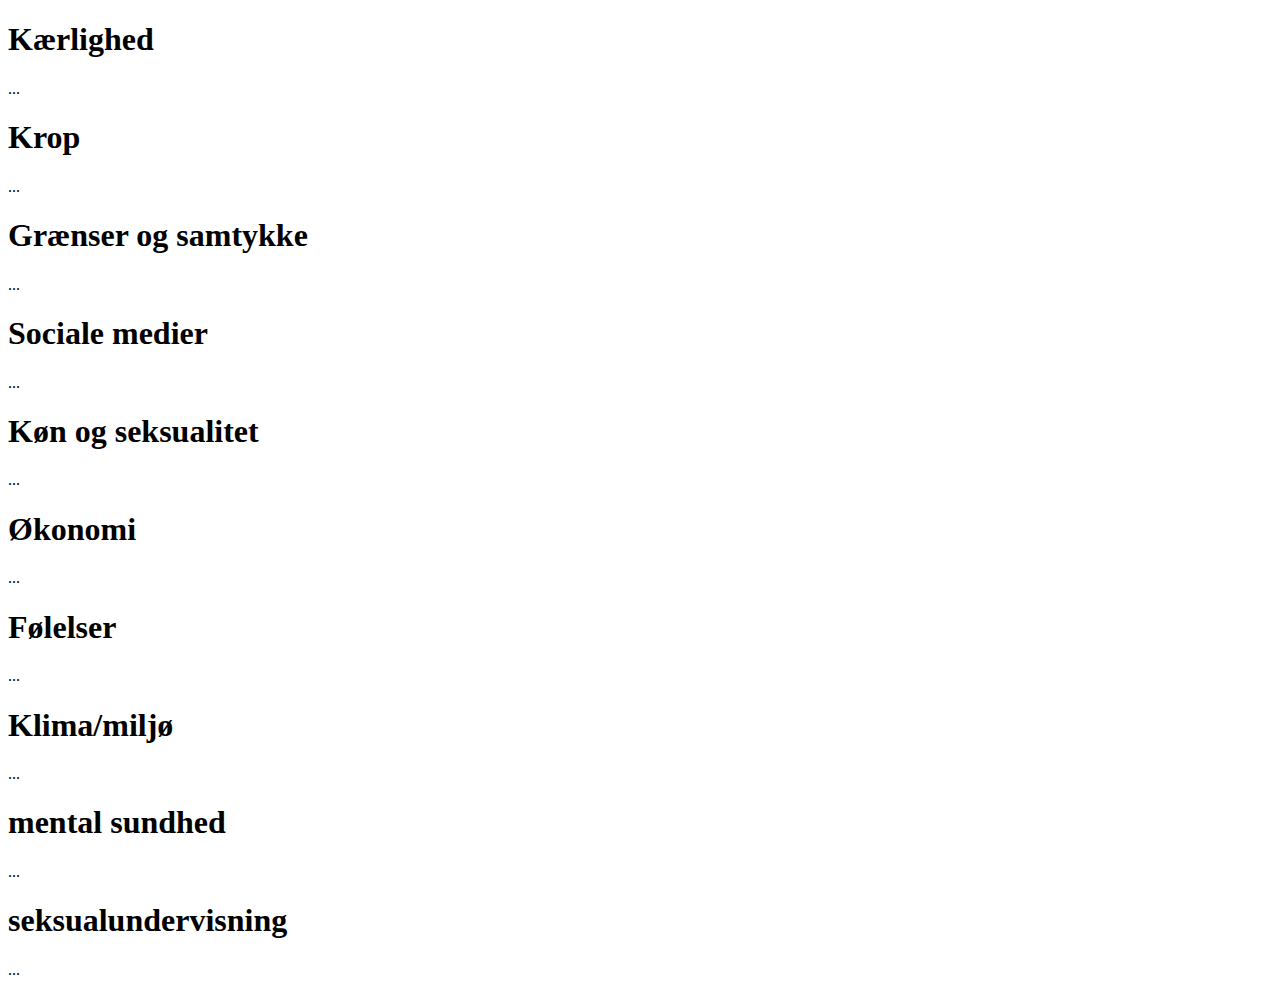
==== emner.html @ 5c5785e5 "first emner html" ====
<!DOCTYPE html>
<!--her definers sproget-->
<html lang="da">
    
<head>
<!--her forbindes Html med css-->
    <link rel="stylesheet" href="emne.css">
<!--titlen på websiden som vises på fanebladdet-->
    <title>...</title>
    <meta charset="UTF-8">
    <meta name="viewport" content="width=device-width, initial-scale=1.0">
</head>

<body>
    <nav>

    </nav>

<!--
<section>
    <div class="container">
        <div class="box"></div>
        <div class="box"></div>
    </div>

</section>
-->

    <section>

        <section class="flex-container">
            <div class="blue1">
                <h1>Kærlighed</h1>
                <p>...</p>
            </div>
            
            <div class="grøn2">
                <h1>Krop</h1>
                <p>...</p>
            </div>
            
            <div class="gul3">
                <h1>Grænser og samtykke</h1>
                <p>...</p>
            </div> 
            
            <div class="rød4">
                <h1>Sociale medier</h1>
                <p>...</p>
            </div>
            
            <div class="grøn5">
                <h1>Køn og seksualitet</h1>
                <p>...</p>
            </div>
            
            <div class="gul6">
                <h1>Økonomi</h1>
                <p>...</p>
            </div> 
            
            <div class="rød7">
                <h1>Følelser</h1>
                <p>...</p>
            </div>
            
            <div class="blue8">
                <h1>Klima/miljø</h1>
                <p>...</p>
            </div>
            
            <div class="gul9">
                <h1>mental sundhed</h1>
                <p>...</p>
            </div> 
            
            <div class="grøn10">
                <h1>seksualundervisning </h1>
                <p>...</p>
            </div>
        </section>
    
    </section>

</body>
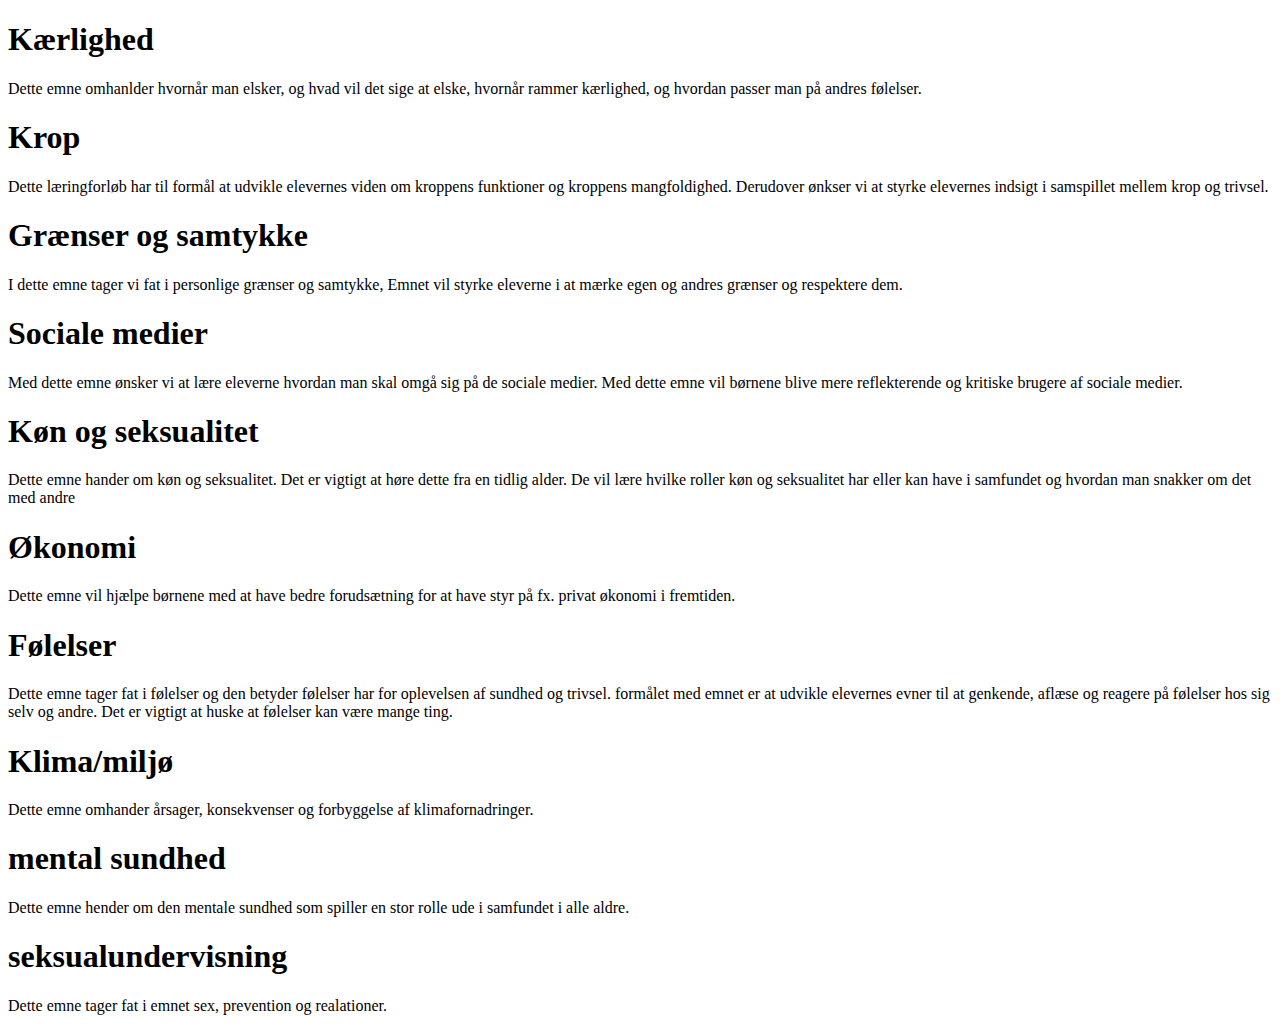
==== commit 64ed9812: "html og css og billeder" ====
--- a/emner.html
+++ b/emner.html
@@ -31,52 +31,52 @@
         <section class="flex-container">
             <div class="blue1">
                 <h1>Kærlighed</h1>
-                <p>...</p>
+                <p>Dette emne omhanlder hvornår man elsker, og hvad vil det sige at elske, hvornår rammer kærlighed, og hvordan passer man på andres følelser.</p>
             </div>
             
             <div class="grøn2">
                 <h1>Krop</h1>
-                <p>...</p>
+                <p>Dette læringforløb har til formål at udvikle elevernes viden om kroppens funktioner og kroppens mangfoldighed. Derudover ønkser vi at styrke elevernes indsigt i samspillet mellem krop og trivsel.</p>
             </div>
             
             <div class="gul3">
                 <h1>Grænser og samtykke</h1>
-                <p>...</p>
+                <p>I dette emne tager vi fat i personlige grænser og samtykke, Emnet vil styrke eleverne i at mærke egen og andres grænser og respektere dem. </p>
             </div> 
             
             <div class="rød4">
                 <h1>Sociale medier</h1>
-                <p>...</p>
+                <p>Med dette emne ønsker vi at lære eleverne hvordan man skal omgå sig på de sociale medier. Med dette emne vil børnene blive mere reflekterende og kritiske brugere af sociale medier. </p>
             </div>
             
             <div class="grøn5">
                 <h1>Køn og seksualitet</h1>
-                <p>...</p>
+                <p>Dette emne hander om køn og seksualitet. Det er vigtigt at høre dette fra en tidlig alder. De vil lære hvilke roller køn og seksualitet har eller kan have i samfundet og hvordan man snakker om det med andre</p>
             </div>
             
             <div class="gul6">
                 <h1>Økonomi</h1>
-                <p>...</p>
+                <p>Dette emne vil hjælpe børnene med at have bedre forudsætning for at have styr på fx. privat økonomi i fremtiden.</p>
             </div> 
             
             <div class="rød7">
                 <h1>Følelser</h1>
-                <p>...</p>
+                <p>Dette emne tager fat i følelser og den betyder følelser har for oplevelsen af sundhed og trivsel. formålet med emnet er at udvikle elevernes evner til at genkende, aflæse og reagere på følelser hos sig selv og andre. Det er vigtigt at huske at følelser kan være mange ting.</p>
             </div>
             
             <div class="blue8">
                 <h1>Klima/miljø</h1>
-                <p>...</p>
+                <p>Dette emne omhander årsager, konsekvenser og forbyggelse af klimafornadringer.</p>
             </div>
             
             <div class="gul9">
                 <h1>mental sundhed</h1>
-                <p>...</p>
+                <p>Dette emne hender om den mentale sundhed som spiller en stor rolle ude i samfundet i alle aldre.</p>
             </div> 
             
             <div class="grøn10">
                 <h1>seksualundervisning </h1>
-                <p>...</p>
+                <p>Dette emne tager fat i emnet sex, prevention og realationer. </p>
             </div>
         </section>
     
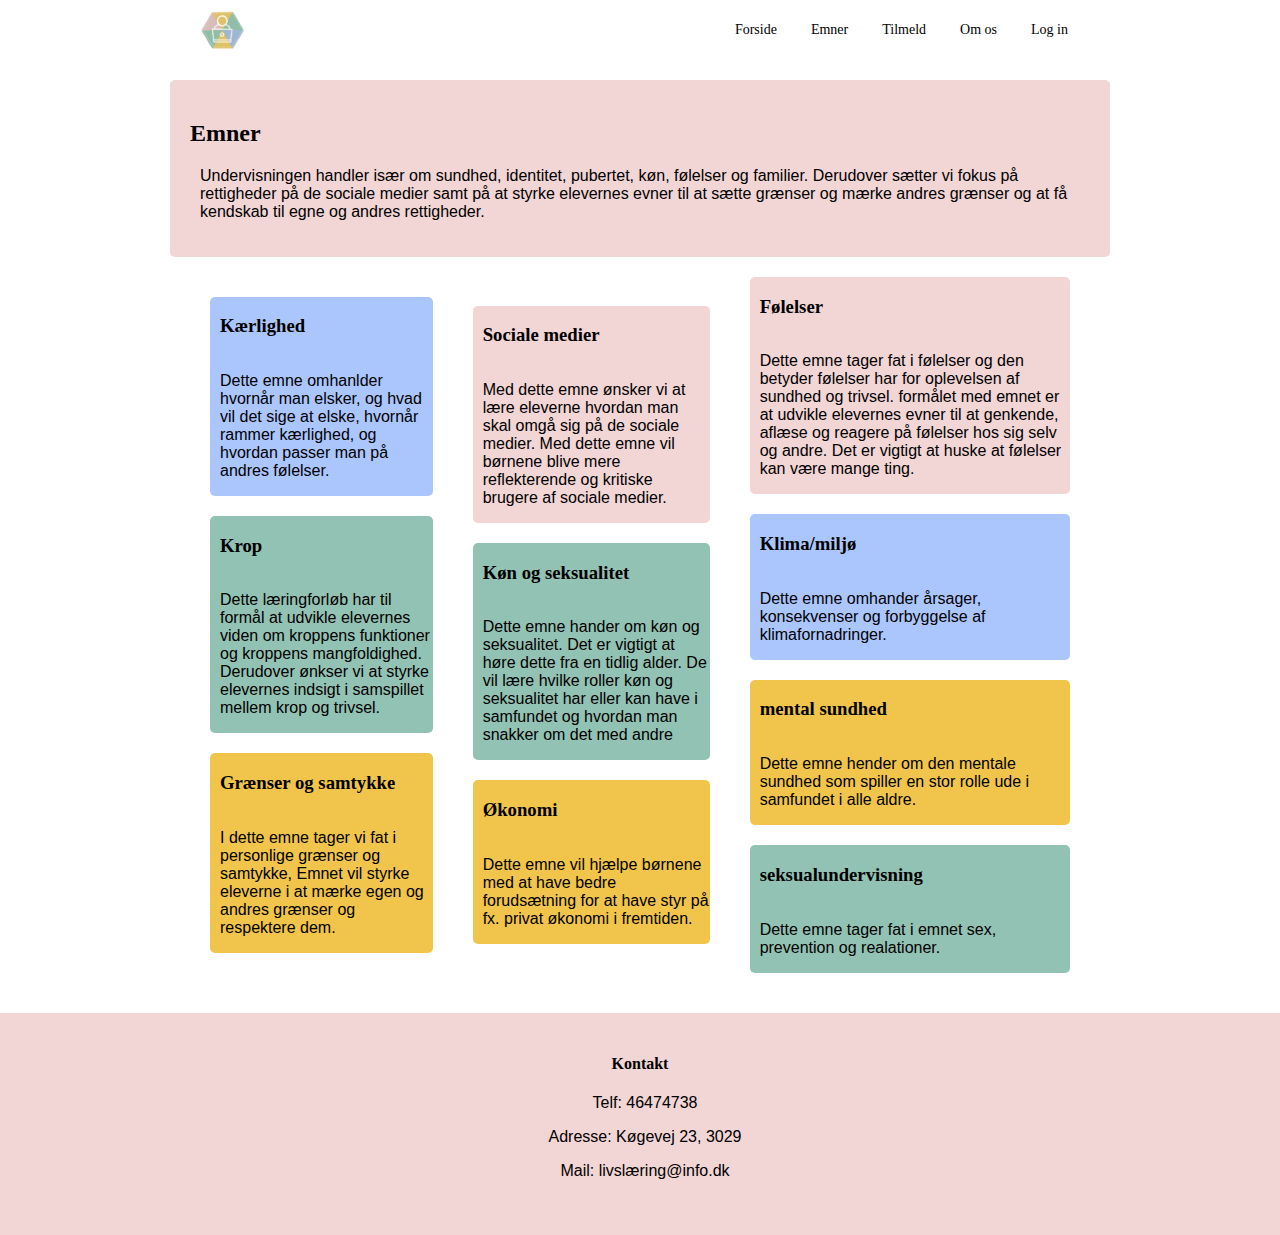
==== commit 30c352e4: "rettede emner" ====
--- a/emner.html
+++ b/emner.html
@@ -4,7 +4,7 @@
     
 <head>
 <!--her forbindes Html med css-->
-    <link rel="stylesheet" href="emne.css">
+    <link rel="stylesheet" href="emner.css">
 <!--titlen på websiden som vises på fanebladdet-->
     <title>...</title>
     <meta charset="UTF-8">
@@ -12,9 +12,34 @@
 </head>
 
 <body>
-    <nav>
-
-    </nav>
+    <header class="main-header">
+        <div class="container">
+          <div class="resizer">
+            <div class="logo-container">
+              <img src="img/logo.png" alt="logo">
+            </div>
+  
+            <nav>
+              <!--
+                På knappen herunder bruges onclick attribute til at kalde
+                en javascript funktion, hvis navn er angivet mellem "",
+                når der klikkes på knappen.
+                Kilde: https://www.w3schools.com/jsref/event_onclick.asp
+              -->
+              <button class="btn-mobile" onclick="toggleMobile()">☰</button>
+              <ul id="main-header-ul">
+                <li><a href="./index.html">Forside</a></li>
+                <li><a href="./emner.html">Emner</a></li>
+                <li><a href="./tilmeld.html">Tilmeld</a></li>
+                <li><a href="./omos.html">Om os</a></li>
+                <li><a href="./login.html">Log in</a></li>
+                <li class="mobile-li"><button onclick="toggleMobile()">Luk menu</button></li>
+              </ul>
+            </nav>
+          </div>
+        </div>
+  
+      </header>
 
 <!--
 <section>
@@ -26,60 +51,76 @@
 </section>
 -->
 
-    <section>
+<section class="flex-header">
+    <h2>Emner</h2>
+      <p>Undervisningen handler især om sundhed, identitet, pubertet, køn, følelser og familier. Derudover sætter vi fokus på rettigheder på de sociale medier samt på at styrke elevernes evner til at sætte grænser og mærke andres grænser og at få kendskab til egne og andres rettigheder. </p>
+</section>
+
+<section>
 
         <section class="flex-container">
-            <div class="blue1">
-                <h1>Kærlighed</h1>
+            <section class="flex-section">
+            <div class="box1">
+                <h3>Kærlighed</h3>
                 <p>Dette emne omhanlder hvornår man elsker, og hvad vil det sige at elske, hvornår rammer kærlighed, og hvordan passer man på andres følelser.</p>
             </div>
             
-            <div class="grøn2">
-                <h1>Krop</h1>
+            <div class="box2">
+                <h3>Krop</h3>
                 <p>Dette læringforløb har til formål at udvikle elevernes viden om kroppens funktioner og kroppens mangfoldighed. Derudover ønkser vi at styrke elevernes indsigt i samspillet mellem krop og trivsel.</p>
             </div>
             
-            <div class="gul3">
-                <h1>Grænser og samtykke</h1>
+            <div class="box3">
+                <h3>Grænser og samtykke</h3>
                 <p>I dette emne tager vi fat i personlige grænser og samtykke, Emnet vil styrke eleverne i at mærke egen og andres grænser og respektere dem. </p>
             </div> 
-            
-            <div class="rød4">
-                <h1>Sociale medier</h1>
+            </section>
+            <section class="flex-section">
+            <div class="box4">
+                <h3>Sociale medier</h3>
                 <p>Med dette emne ønsker vi at lære eleverne hvordan man skal omgå sig på de sociale medier. Med dette emne vil børnene blive mere reflekterende og kritiske brugere af sociale medier. </p>
             </div>
             
-            <div class="grøn5">
-                <h1>Køn og seksualitet</h1>
+            <div class="box5">
+                <h3>Køn og seksualitet</h3>
                 <p>Dette emne hander om køn og seksualitet. Det er vigtigt at høre dette fra en tidlig alder. De vil lære hvilke roller køn og seksualitet har eller kan have i samfundet og hvordan man snakker om det med andre</p>
             </div>
             
-            <div class="gul6">
-                <h1>Økonomi</h1>
+            <div class="box6">
+                <h3>Økonomi</h3>
                 <p>Dette emne vil hjælpe børnene med at have bedre forudsætning for at have styr på fx. privat økonomi i fremtiden.</p>
             </div> 
-            
-            <div class="rød7">
-                <h1>Følelser</h1>
+            </section>
+            <section class="flex-section">
+            <div class="box7">
+                <h3>Følelser</h3>
                 <p>Dette emne tager fat i følelser og den betyder følelser har for oplevelsen af sundhed og trivsel. formålet med emnet er at udvikle elevernes evner til at genkende, aflæse og reagere på følelser hos sig selv og andre. Det er vigtigt at huske at følelser kan være mange ting.</p>
             </div>
             
-            <div class="blue8">
-                <h1>Klima/miljø</h1>
+            <div class="box8">
+                <h3>Klima/miljø</h3>
                 <p>Dette emne omhander årsager, konsekvenser og forbyggelse af klimafornadringer.</p>
             </div>
             
-            <div class="gul9">
-                <h1>mental sundhed</h1>
+            <div class="box9">
+                <h3>mental sundhed</h3>
                 <p>Dette emne hender om den mentale sundhed som spiller en stor rolle ude i samfundet i alle aldre.</p>
             </div> 
             
-            <div class="grøn10">
-                <h1>seksualundervisning </h1>
+            <div class="box10">
+                <h3>seksualundervisning </h3>
                 <p>Dette emne tager fat i emnet sex, prevention og realationer. </p>
             </div>
+        </section>
         </section>
     
     </section>
 
+    <footer>
+        <h4>Kontakt</h4>
+        <p>Telf: 46474738</p>
+        <p>Adresse: Køgevej 23, 3029</p>
+        <p>Mail: livslæring@info.dk</p>
+    </footer>
+
 </body>--- a/emner.css
+++ b/emner.css
@@ -0,0 +1,244 @@
+:root {
+
+    /*
+    ** Variabler til baggrundsfarver
+    */
+    --header-bgg-color: #ffffff;
+    --body-bgg-color: #ffffff;
+    --footer-bgg-color: #F2D5D5;
+    --mobile-ul-bgg-color: #ffffff;
+  
+    /*
+    ** Variabler specifikt til sektioner
+    */
+    --section-bgg-color1: #F2D5D5;
+    --section-bgg-color2: #ABC6FD;
+    --section-bgg-color3: #92C2B3;
+    --section-bgg-color4: #F1C44B;
+  
+    /*
+    ** Variabler til andre farver
+    */
+    --txt-color: rgb(0, 0, 0);
+  
+    /*
+    ** Variabler til default
+    ** padding og margins
+    */
+    --default-page-padding: 20px;
+    --default-page-margin: 20px;
+  
+  }
+
+
+
+  body {
+    margin: 0;
+    background-color: var(--body-bgg-color);
+  }
+  
+  h1 {
+    text-align: center;
+  }
+
+  h3{
+      margin-left: 10px;
+  }
+  
+  
+  p {
+    font-family: 'Montserrat', sans-serif;
+    margin-left: 10px;
+  }
+
+  
+.main-header .container {
+    color: var(--txt-color);
+    padding: 10px;
+    background-color: var(--header-bgg-color);
+    height: 60px;
+  }
+  
+  .main-header .container .resizer {
+    display: flex;
+    justify-content: space-between;
+    height: 40px;
+  }
+  
+  .main-header .logo-container {
+    display: flex;
+  }
+  
+  .main-header .logo-container h1 {
+    font-family: 'Gabriela', serif;
+    font-size: 16px;
+    margin-bottom: 0;
+    margin-top: 11px;
+    margin-left: 19px;
+    width: 150px;
+  }
+  
+  .main-header nav .btn-mobile {
+    height: 100%;
+    width: 45px;
+    background: none;
+    border: none;
+    font-size: 29px;
+    cursor: pointer;
+    color: var(--txt-color);
+  }
+  
+  .main-header nav ul {
+    list-style-type: none;
+    margin: 0;
+    padding: var(--default-page-padding);
+    display: none;
+  }
+  
+  .main-header nav ul.show {
+    display: block;
+    position: fixed;
+    right: 0;
+    top: 0;
+    bottom: 0;
+    z-index: 100;
+    width: 150px;
+    background: var(--mobile-ul-bgg-color);
+  }
+  
+  .main-header nav ul.show .mobile-li button,
+  .main-header nav ul.show li a {
+    font-size: 20px;
+    padding: 10px 0 10px 0;
+    display: block;
+    border-bottom: 5px solid var(--horizontal-line-color);
+    font-family: 'Source Serif Pro', serif;
+  
+  }
+  
+  .main-header nav ul.show .mobile-li button {
+    text-align: left;
+    background: none;
+    border: none;
+    width: 100%;
+    cursor: pointer;
+  }
+  
+  .main-header nav ul li a {
+    text-decoration: none;
+  }
+
+
+
+
+.flex-container .box1{
+background-color: var(--section-bgg-color2);
+}
+
+.flex-container .box2{
+background-color: var(--section-bgg-color3);
+}
+
+.flex-container .box3{
+background-color: var(--section-bgg-color4);
+}
+
+.flex-container .box4{
+background-color: var(--section-bgg-color1);
+}
+
+.flex-container .box5{
+background-color: var(--section-bgg-color3);
+}
+
+.flex-container .box6{
+background-color: var(--section-bgg-color4);
+}
+    
+.flex-container .box7{
+background-color: var(--section-bgg-color1);
+}
+    
+.flex-container .box8{
+background-color: var(--section-bgg-color2);
+}
+    
+.flex-container .box9{
+background-color: var(--section-bgg-color4);
+}
+    
+.flex-container .box10{
+background-color: var(--section-bgg-color3);
+}
+
+.flex-container div{
+    display: flex;
+    flex-direction: column;
+    align-content: space-between;
+    border-radius: 5px;
+    margin: var(--default-page-margin)
+}
+
+
+.flex-header{
+    background-color: var(--section-bgg-color1);
+    padding: var(--default-page-margin);
+    margin-bottom: var(--default-page-padding);
+    border-radius: 5px;
+}
+
+footer {
+    color: var(--txt-color);
+    background-color: var(--footer-bgg-color);
+    text-align: center;
+    padding: 21px;
+    height: 180px;
+    margin-top: var(--default-page-margin);
+  }
+  
+
+@media screen and (min-width: 720px) {
+    .main-header nav ul,
+    .main-header nav ul.show {
+      position: inherit;
+      background: none;
+      border: none;
+      width: auto;
+      display: flex;
+      gap: 10px;
+      padding: 0;
+    }
+  
+    .main-header nav .btn-mobile,
+    .main-header nav ul .mobile-li,
+    .main-header nav ul.show .mobile-li {
+      display: none;
+    }
+  
+    .main-header nav ul.show li a,
+    .main-header nav ul li a {
+      padding: 12px;
+      height: 40px;
+      display: block;
+      background: transparent;
+      color: var(--txt-color);
+      font-family: 'Source Serif Pro', serif;
+      border: none;
+      font-size: 14px;
+    }
+
+    .main-header .container .resizer,
+    .intro-section, .flex-section,
+    .main-header, .flex-header,
+    .flex-container{
+      max-width: 900px;
+      margin: auto;
+    }
+
+    .flex-container, .box1, .box2, .box3, .box4, .box5, .box6, .box7, .box8, .box9, .box10 {
+        display: flex;
+        flex-direction: row wrap;
+        flex-basis: 100%;
+    }
+}
+
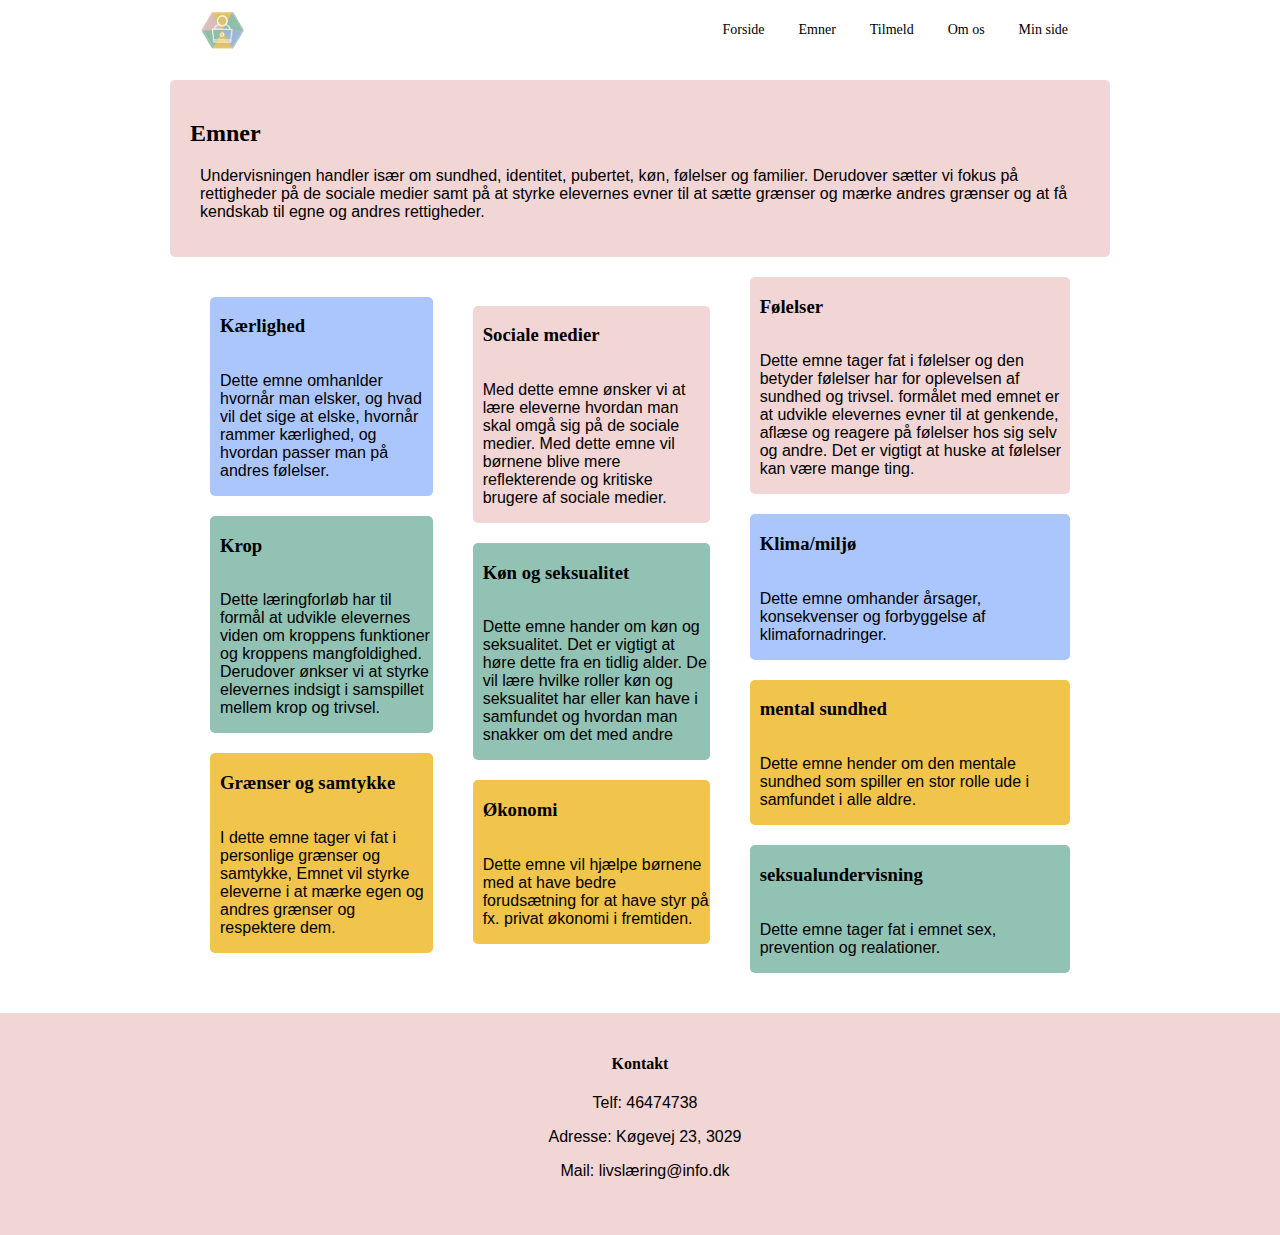
==== commit 5a37baf8: "Merge remote-tracking branch 'origin/master'" ====
--- a/emner.html
+++ b/emner.html
@@ -32,7 +32,7 @@
                 <li><a href="./emner.html">Emner</a></li>
                 <li><a href="./tilmeld.html">Tilmeld</a></li>
                 <li><a href="./omos.html">Om os</a></li>
-                <li><a href="./login.html">Log in</a></li>
+                <li><a href="./login.html">Min side</a></li>
                 <li class="mobile-li"><button onclick="toggleMobile()">Luk menu</button></li>
               </ul>
             </nav>
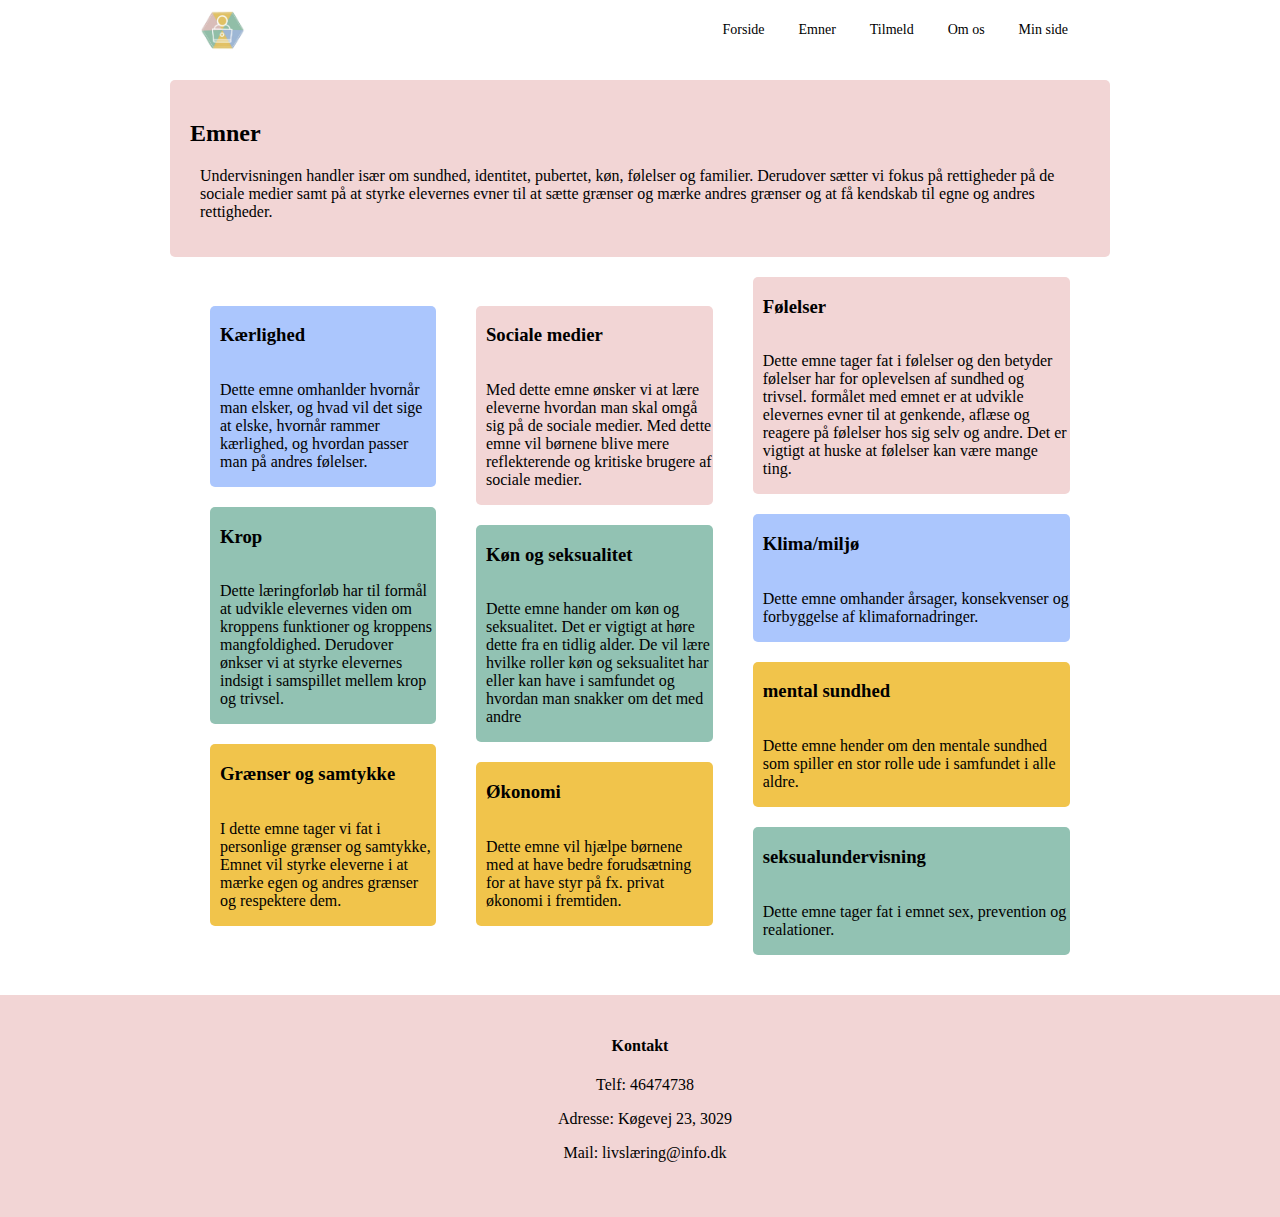
==== commit f941afff: "færdigt fra Anja og Kat" ====
--- a/emner.html
+++ b/emner.html
@@ -1,47 +1,48 @@
 <!DOCTYPE html>
 <!--her definers sproget-->
 <html lang="da">
-    
+
 <head>
-<!--her forbindes Html med css-->
+    <!--her forbindes Html med css-->
     <link rel="stylesheet" href="emner.css">
-<!--titlen på websiden som vises på fanebladdet-->
+    <!--titlen på websiden som vises på fanebladdet-->
     <title>...</title>
     <meta charset="UTF-8">
     <meta name="viewport" content="width=device-width, initial-scale=1.0">
+    <link rel="shortcut icon" href="img/logo.png" type="image/x-icone" />
 </head>
 
 <body>
     <header class="main-header">
         <div class="container">
-          <div class="resizer">
-            <div class="logo-container">
-              <img src="img/logo.png" alt="logo">
-            </div>
-  
-            <nav>
-              <!--
+            <div class="resizer">
+                <div class="logo-container">
+                    <img src="img/logo.png" alt="logo">
+                </div>
+
+                <nav>
+                    <!--
                 På knappen herunder bruges onclick attribute til at kalde
                 en javascript funktion, hvis navn er angivet mellem "",
                 når der klikkes på knappen.
                 Kilde: https://www.w3schools.com/jsref/event_onclick.asp
               -->
-              <button class="btn-mobile" onclick="toggleMobile()">☰</button>
-              <ul id="main-header-ul">
-                <li><a href="./index.html">Forside</a></li>
-                <li><a href="./emner.html">Emner</a></li>
-                <li><a href="./tilmeld.html">Tilmeld</a></li>
-                <li><a href="./omos.html">Om os</a></li>
-                <li><a href="./login.html">Min side</a></li>
-                <li class="mobile-li"><button onclick="toggleMobile()">Luk menu</button></li>
-              </ul>
-            </nav>
-          </div>
+                    <button class="btn-mobile" onclick="toggleMobile()">☰</button>
+                    <ul id="main-header-ul">
+                        <li><a href="./index.html">Forside</a></li>
+                        <li><a href="./emner.html">Emner</a></li>
+                        <li><a href="./tilmeld.html">Tilmeld</a></li>
+                        <li><a href="./omos.html">Om os</a></li>
+                        <li><a href="./minside.html">Min side</a></li>
+                        <li class="mobile-li"><button onclick="toggleMobile()">Luk menu</button></li>
+                    </ul>
+                </nav>
+            </div>
         </div>
-  
-      </header>
 
-<!--
+    </header>
+
+    <!--
 <section>
     <div class="container">
         <div class="box"></div>
@@ -51,69 +52,82 @@
 </section>
 -->
 
-<section class="flex-header">
-    <h2>Emner</h2>
-      <p>Undervisningen handler især om sundhed, identitet, pubertet, køn, følelser og familier. Derudover sætter vi fokus på rettigheder på de sociale medier samt på at styrke elevernes evner til at sætte grænser og mærke andres grænser og at få kendskab til egne og andres rettigheder. </p>
-</section>
+    <section class="flex-header">
+        <h2>Emner</h2>
+        <p>Undervisningen handler især om sundhed, identitet, pubertet, køn, følelser og familier. Derudover sætter vi
+            fokus på rettigheder på de sociale medier samt på at styrke elevernes evner til at sætte grænser og mærke
+            andres grænser og at få kendskab til egne og andres rettigheder. </p>
+    </section>
 
-<section>
+    <section>
 
         <section class="flex-container">
             <section class="flex-section">
-            <div class="box1">
-                <h3>Kærlighed</h3>
-                <p>Dette emne omhanlder hvornår man elsker, og hvad vil det sige at elske, hvornår rammer kærlighed, og hvordan passer man på andres følelser.</p>
-            </div>
-            
-            <div class="box2">
-                <h3>Krop</h3>
-                <p>Dette læringforløb har til formål at udvikle elevernes viden om kroppens funktioner og kroppens mangfoldighed. Derudover ønkser vi at styrke elevernes indsigt i samspillet mellem krop og trivsel.</p>
-            </div>
-            
-            <div class="box3">
-                <h3>Grænser og samtykke</h3>
-                <p>I dette emne tager vi fat i personlige grænser og samtykke, Emnet vil styrke eleverne i at mærke egen og andres grænser og respektere dem. </p>
-            </div> 
+                <div class="box1">
+                    <h3>Kærlighed</h3>
+                    <p>Dette emne omhanlder hvornår man elsker, og hvad vil det sige at elske, hvornår rammer kærlighed,
+                        og hvordan passer man på andres følelser.</p>
+                </div>
+
+                <div class="box2">
+                    <h3>Krop</h3>
+                    <p>Dette læringforløb har til formål at udvikle elevernes viden om kroppens funktioner og kroppens
+                        mangfoldighed. Derudover ønkser vi at styrke elevernes indsigt i samspillet mellem krop og
+                        trivsel.</p>
+                </div>
+
+                <div class="box3">
+                    <h3>Grænser og samtykke</h3>
+                    <p>I dette emne tager vi fat i personlige grænser og samtykke, Emnet vil styrke eleverne i at mærke
+                        egen og andres grænser og respektere dem. </p>
+                </div>
             </section>
             <section class="flex-section">
-            <div class="box4">
-                <h3>Sociale medier</h3>
-                <p>Med dette emne ønsker vi at lære eleverne hvordan man skal omgå sig på de sociale medier. Med dette emne vil børnene blive mere reflekterende og kritiske brugere af sociale medier. </p>
-            </div>
-            
-            <div class="box5">
-                <h3>Køn og seksualitet</h3>
-                <p>Dette emne hander om køn og seksualitet. Det er vigtigt at høre dette fra en tidlig alder. De vil lære hvilke roller køn og seksualitet har eller kan have i samfundet og hvordan man snakker om det med andre</p>
-            </div>
-            
-            <div class="box6">
-                <h3>Økonomi</h3>
-                <p>Dette emne vil hjælpe børnene med at have bedre forudsætning for at have styr på fx. privat økonomi i fremtiden.</p>
-            </div> 
+                <div class="box4">
+                    <h3>Sociale medier</h3>
+                    <p>Med dette emne ønsker vi at lære eleverne hvordan man skal omgå sig på de sociale medier. Med
+                        dette emne vil børnene blive mere reflekterende og kritiske brugere af sociale medier. </p>
+                </div>
+
+                <div class="box5">
+                    <h3>Køn og seksualitet</h3>
+                    <p>Dette emne hander om køn og seksualitet. Det er vigtigt at høre dette fra en tidlig alder. De vil
+                        lære hvilke roller køn og seksualitet har eller kan have i samfundet og hvordan man snakker om
+                        det med andre</p>
+                </div>
+
+                <div class="box6">
+                    <h3>Økonomi</h3>
+                    <p>Dette emne vil hjælpe børnene med at have bedre forudsætning for at have styr på fx. privat
+                        økonomi i fremtiden.</p>
+                </div>
             </section>
             <section class="flex-section">
-            <div class="box7">
-                <h3>Følelser</h3>
-                <p>Dette emne tager fat i følelser og den betyder følelser har for oplevelsen af sundhed og trivsel. formålet med emnet er at udvikle elevernes evner til at genkende, aflæse og reagere på følelser hos sig selv og andre. Det er vigtigt at huske at følelser kan være mange ting.</p>
-            </div>
-            
-            <div class="box8">
-                <h3>Klima/miljø</h3>
-                <p>Dette emne omhander årsager, konsekvenser og forbyggelse af klimafornadringer.</p>
-            </div>
-            
-            <div class="box9">
-                <h3>mental sundhed</h3>
-                <p>Dette emne hender om den mentale sundhed som spiller en stor rolle ude i samfundet i alle aldre.</p>
-            </div> 
-            
-            <div class="box10">
-                <h3>seksualundervisning </h3>
-                <p>Dette emne tager fat i emnet sex, prevention og realationer. </p>
-            </div>
+                <div class="box7">
+                    <h3>Følelser</h3>
+                    <p>Dette emne tager fat i følelser og den betyder følelser har for oplevelsen af sundhed og trivsel.
+                        formålet med emnet er at udvikle elevernes evner til at genkende, aflæse og reagere på følelser
+                        hos sig selv og andre. Det er vigtigt at huske at følelser kan være mange ting.</p>
+                </div>
+
+                <div class="box8">
+                    <h3>Klima/miljø</h3>
+                    <p>Dette emne omhander årsager, konsekvenser og forbyggelse af klimafornadringer.</p>
+                </div>
+
+                <div class="box9">
+                    <h3>mental sundhed</h3>
+                    <p>Dette emne hender om den mentale sundhed som spiller en stor rolle ude i samfundet i alle aldre.
+                    </p>
+                </div>
+
+                <div class="box10">
+                    <h3>seksualundervisning </h3>
+                    <p>Dette emne tager fat i emnet sex, prevention og realationer. </p>
+                </div>
+            </section>
         </section>
-        </section>
-    
+
     </section>
 
     <footer>
--- a/emner.css
+++ b/emner.css
@@ -7,7 +7,7 @@
     --body-bgg-color: #ffffff;
     --footer-bgg-color: #F2D5D5;
     --mobile-ul-bgg-color: #ffffff;
-  
+
     /*
     ** Variabler specifikt til sektioner
     */
@@ -15,70 +15,71 @@
     --section-bgg-color2: #ABC6FD;
     --section-bgg-color3: #92C2B3;
     --section-bgg-color4: #F1C44B;
-  
+
     /*
     ** Variabler til andre farver
     */
     --txt-color: rgb(0, 0, 0);
-  
+
     /*
     ** Variabler til default
     ** padding og margins
     */
     --default-page-padding: 20px;
     --default-page-margin: 20px;
-  
-  }
-
-
-
-  body {
+
+}
+
+
+
+body {
     margin: 0;
     background-color: var(--body-bgg-color);
-  }
-  
-  h1 {
+    font-family: Georgia, 'Times New Roman', Times, serif;
+}
+
+h1 {
     text-align: center;
-  }
-
-  h3{
-      margin-left: 10px;
-  }
-  
-  
-  p {
-    font-family: 'Montserrat', sans-serif;
+}
+
+h3 {
     margin-left: 10px;
-  }
-
-  
+}
+
+
+p {
+    font-family: Georgia, 'Times New Roman', Times, serif;
+    margin-left: 10px;
+}
+
+
 .main-header .container {
     color: var(--txt-color);
     padding: 10px;
     background-color: var(--header-bgg-color);
     height: 60px;
-  }
-  
-  .main-header .container .resizer {
+}
+
+.main-header .container .resizer {
     display: flex;
     justify-content: space-between;
     height: 40px;
-  }
-  
-  .main-header .logo-container {
+}
+
+.main-header .logo-container {
     display: flex;
-  }
-  
-  .main-header .logo-container h1 {
+}
+
+.main-header .logo-container h1 {
     font-family: 'Gabriela', serif;
     font-size: 16px;
     margin-bottom: 0;
     margin-top: 11px;
     margin-left: 19px;
     width: 150px;
-  }
-  
-  .main-header nav .btn-mobile {
+}
+
+.main-header nav .btn-mobile {
     height: 100%;
     width: 45px;
     background: none;
@@ -86,16 +87,16 @@
     font-size: 29px;
     cursor: pointer;
     color: var(--txt-color);
-  }
-  
-  .main-header nav ul {
+}
+
+.main-header nav ul {
     list-style-type: none;
     margin: 0;
     padding: var(--default-page-padding);
     display: none;
-  }
-  
-  .main-header nav ul.show {
+}
+
+.main-header nav ul.show {
     display: block;
     position: fixed;
     right: 0;
@@ -104,74 +105,74 @@
     z-index: 100;
     width: 150px;
     background: var(--mobile-ul-bgg-color);
-  }
-  
-  .main-header nav ul.show .mobile-li button,
-  .main-header nav ul.show li a {
+}
+
+.main-header nav ul.show .mobile-li button,
+.main-header nav ul.show li a {
     font-size: 20px;
     padding: 10px 0 10px 0;
     display: block;
     border-bottom: 5px solid var(--horizontal-line-color);
     font-family: 'Source Serif Pro', serif;
-  
-  }
-  
-  .main-header nav ul.show .mobile-li button {
+
+}
+
+.main-header nav ul.show .mobile-li button {
     text-align: left;
     background: none;
     border: none;
     width: 100%;
     cursor: pointer;
-  }
-  
-  .main-header nav ul li a {
+}
+
+.main-header nav ul li a {
     text-decoration: none;
-  }
-
-
-
-
-.flex-container .box1{
-background-color: var(--section-bgg-color2);
-}
-
-.flex-container .box2{
-background-color: var(--section-bgg-color3);
-}
-
-.flex-container .box3{
-background-color: var(--section-bgg-color4);
-}
-
-.flex-container .box4{
-background-color: var(--section-bgg-color1);
-}
-
-.flex-container .box5{
-background-color: var(--section-bgg-color3);
-}
-
-.flex-container .box6{
-background-color: var(--section-bgg-color4);
-}
-    
-.flex-container .box7{
-background-color: var(--section-bgg-color1);
-}
-    
-.flex-container .box8{
-background-color: var(--section-bgg-color2);
-}
-    
-.flex-container .box9{
-background-color: var(--section-bgg-color4);
-}
-    
-.flex-container .box10{
-background-color: var(--section-bgg-color3);
-}
-
-.flex-container div{
+}
+
+
+
+
+.flex-container .box1 {
+    background-color: var(--section-bgg-color2);
+}
+
+.flex-container .box2 {
+    background-color: var(--section-bgg-color3);
+}
+
+.flex-container .box3 {
+    background-color: var(--section-bgg-color4);
+}
+
+.flex-container .box4 {
+    background-color: var(--section-bgg-color1);
+}
+
+.flex-container .box5 {
+    background-color: var(--section-bgg-color3);
+}
+
+.flex-container .box6 {
+    background-color: var(--section-bgg-color4);
+}
+
+.flex-container .box7 {
+    background-color: var(--section-bgg-color1);
+}
+
+.flex-container .box8 {
+    background-color: var(--section-bgg-color2);
+}
+
+.flex-container .box9 {
+    background-color: var(--section-bgg-color4);
+}
+
+.flex-container .box10 {
+    background-color: var(--section-bgg-color3);
+}
+
+.flex-container div {
     display: flex;
     flex-direction: column;
     align-content: space-between;
@@ -180,7 +181,7 @@
 }
 
 
-.flex-header{
+.flex-header {
     background-color: var(--section-bgg-color1);
     padding: var(--default-page-margin);
     margin-bottom: var(--default-page-padding);
@@ -194,51 +195,63 @@
     padding: 21px;
     height: 180px;
     margin-top: var(--default-page-margin);
-  }
-  
+}
+
 
 @media screen and (min-width: 720px) {
+
     .main-header nav ul,
     .main-header nav ul.show {
-      position: inherit;
-      background: none;
-      border: none;
-      width: auto;
-      display: flex;
-      gap: 10px;
-      padding: 0;
-    }
-  
+        position: inherit;
+        background: none;
+        border: none;
+        width: auto;
+        display: flex;
+        gap: 10px;
+        padding: 0;
+    }
+
     .main-header nav .btn-mobile,
     .main-header nav ul .mobile-li,
     .main-header nav ul.show .mobile-li {
-      display: none;
-    }
-  
+        display: none;
+    }
+
     .main-header nav ul.show li a,
     .main-header nav ul li a {
-      padding: 12px;
-      height: 40px;
-      display: block;
-      background: transparent;
-      color: var(--txt-color);
-      font-family: 'Source Serif Pro', serif;
-      border: none;
-      font-size: 14px;
+        padding: 12px;
+        height: 40px;
+        display: block;
+        background: transparent;
+        color: var(--txt-color);
+        font-family: 'Source Serif Pro', serif;
+        border: none;
+        font-size: 14px;
     }
 
     .main-header .container .resizer,
-    .intro-section, .flex-section,
-    .main-header, .flex-header,
-    .flex-container{
-      max-width: 900px;
-      margin: auto;
-    }
-
-    .flex-container, .box1, .box2, .box3, .box4, .box5, .box6, .box7, .box8, .box9, .box10 {
+    .intro-section,
+    .flex-section,
+    .main-header,
+    .flex-header,
+    .flex-container {
+        max-width: 900px;
+        margin: auto;
+    }
+
+    .flex-container,
+    .box1,
+    .box2,
+    .box3,
+    .box4,
+    .box5,
+    .box6,
+    .box7,
+    .box8,
+    .box9,
+    .box10 {
         display: flex;
         flex-direction: row wrap;
         flex-basis: 100%;
     }
-}
-
+}